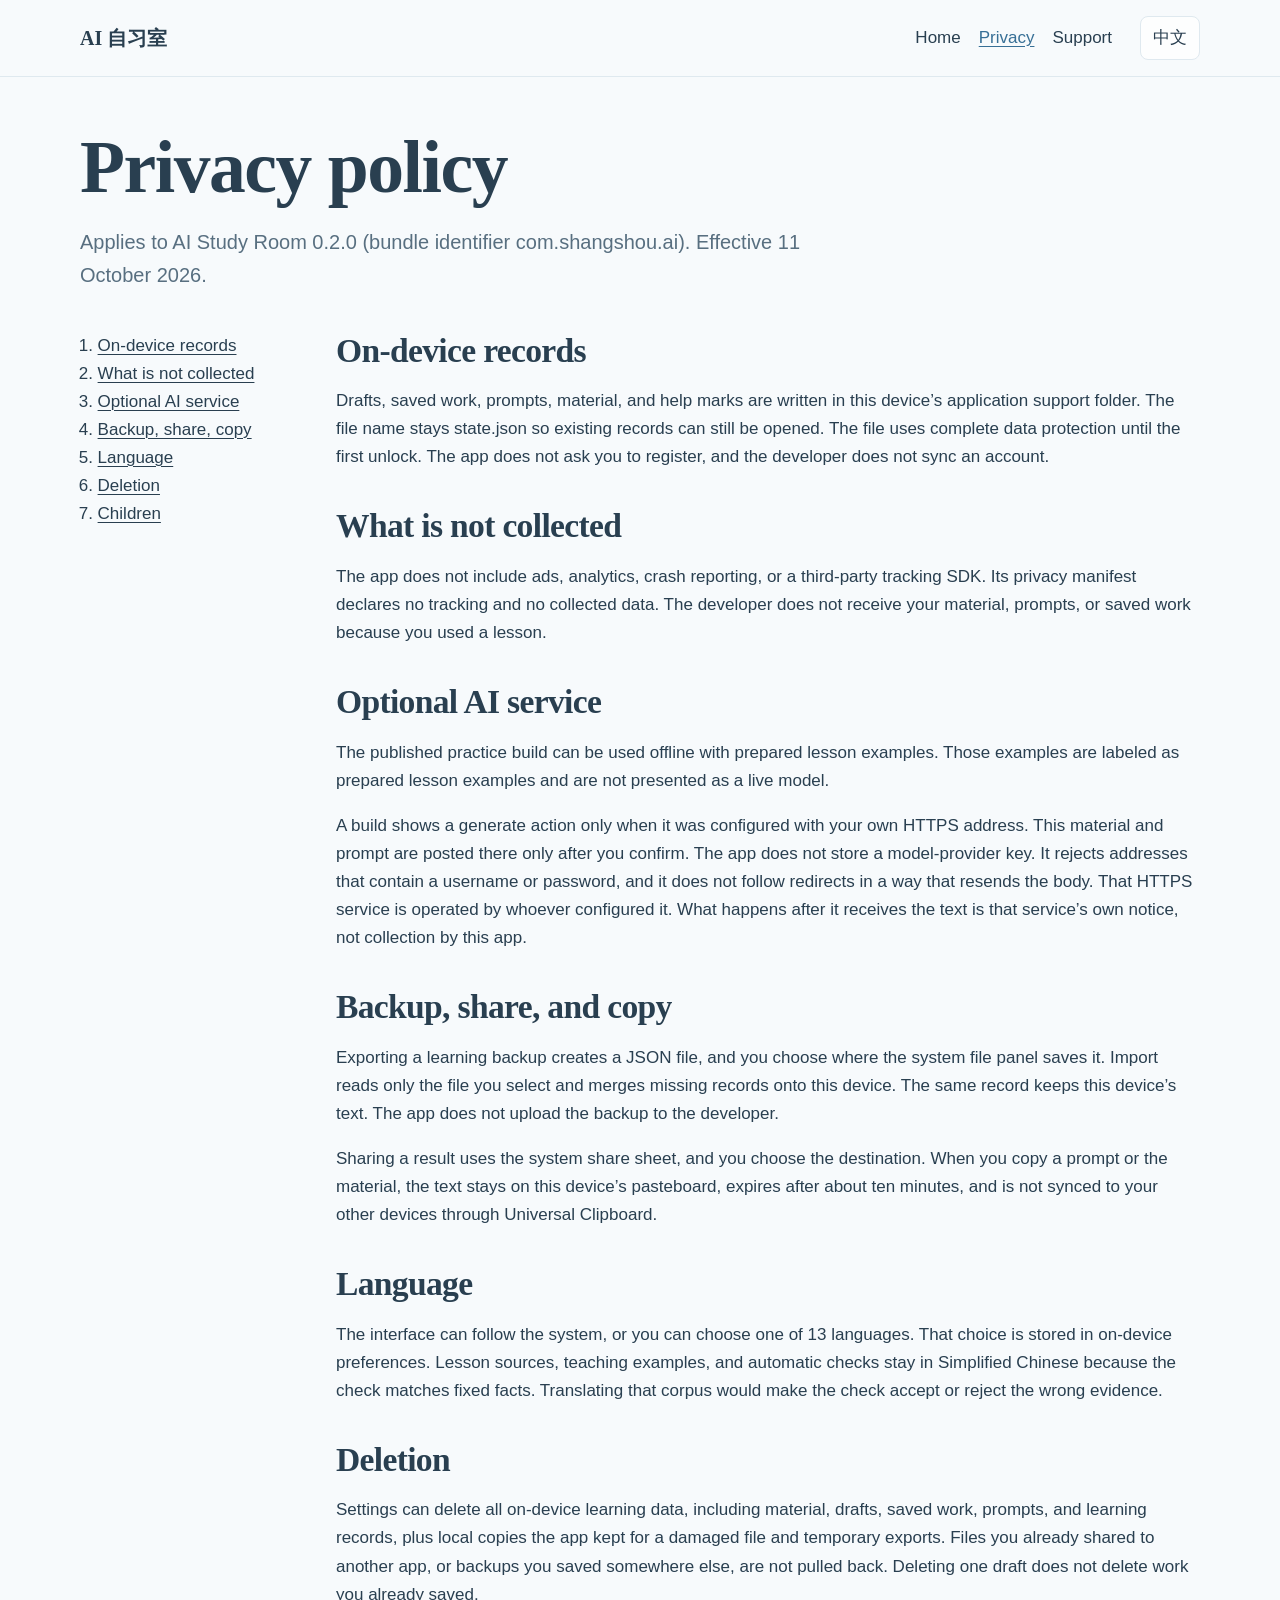
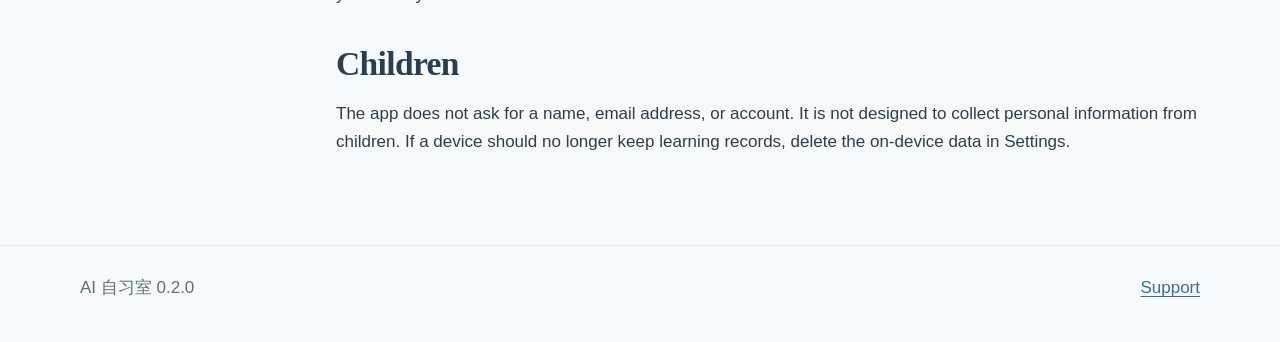
==== privacy/index.html @ 18d6276f "Publish the official site, privacy policy, and support guide. Co-authored-by: Cursor <cursoragent@cu" ====
<!DOCTYPE html>
<html lang="zh-Hans">
<head>
  <meta charset="utf-8">
  <meta name="viewport" content="width=device-width, initial-scale=1">
  <title>隐私政策 · AI 自习室</title>
  <meta name="description" content="AI 自习室的隐私政策：学习记录留在本机，不设账号，不追踪。">
  <meta name="theme-color" content="#F7FAFC" media="(prefers-color-scheme: light)">
  <meta name="theme-color" content="#16232D" media="(prefers-color-scheme: dark)">
  <link rel="icon" href="../favicon.svg" type="image/svg+xml">
  <link rel="stylesheet" href="../assets/site.css">
</head>
<body data-page="privacy">
  <a class="skip" href="#content"><span class="zh">跳到正文</span><span class="en">Skip to content</span></a>
  <header class="mast frame">
    <a class="brand" href="../" translate="no">AI 自习室</a>
    <nav class="nav" aria-label="站点">
      <a href="../"><span class="zh">首页</span><span class="en">Home</span></a>
      <a href="./" aria-current="page"><span class="zh">隐私政策</span><span class="en">Privacy</span></a>
      <a href="../support/"><span class="zh">技术支持</span><span class="en">Support</span></a>
    </nav>
    <button class="lang" type="button" data-set-lang>English</button>
  </header>
  <main id="content" class="frame">
    <h1><span class="zh">隐私政策</span><span class="en">Privacy policy</span></h1>
    <p class="lede">
      <span class="zh">适用于 AI 自习室 0.2.0（套装标识 com.shangshou.ai）。生效日期：2026 年 10 月 11 日。</span>
      <span class="en">Applies to AI Study Room 0.2.0 (bundle identifier com.shangshou.ai). Effective 11 October 2026.</span>
    </p>
    <div class="docs">
      <nav class="contents" aria-label="目录">
        <ol>
          <li><a href="#local"><span class="zh">本机记录</span><span class="en">On-device records</span></a></li>
          <li><a href="#none"><span class="zh">不收集的内容</span><span class="en">What is not collected</span></a></li>
          <li><a href="#ai"><span class="zh">可选的 AI 服务</span><span class="en">Optional AI service</span></a></li>
          <li><a href="#files"><span class="zh">备份、分享与复制</span><span class="en">Backup, share, copy</span></a></li>
          <li><a href="#language"><span class="zh">语言</span><span class="en">Language</span></a></li>
          <li><a href="#delete"><span class="zh">删除</span><span class="en">Deletion</span></a></li>
          <li><a href="#children"><span class="zh">儿童</span><span class="en">Children</span></a></li>
        </ol>
      </nav>
      <article>
        <section id="local">
          <h2><span class="zh">本机记录</span><span class="en">On-device records</span></h2>
          <p class="zh">草稿、成果、提示、材料和帮助记录写在这台设备的应用支持目录里，文件名保持为既有的 state.json，以便已有记录仍能打开。文件使用“首次解锁前完成保护”的数据保护。应用不要求注册，也没有开发者账号同步。</p>
          <p class="en">Drafts, saved work, prompts, material, and help marks are written in this device’s application support folder. The file name stays state.json so existing records can still be opened. The file uses complete data protection until the first unlock. The app does not ask you to register, and the developer does not sync an account.</p>
        </section>
        <section id="none">
          <h2><span class="zh">不收集的内容</span><span class="en">What is not collected</span></h2>
          <p class="zh">应用不接入广告、分析、崩溃上报或第三方追踪 SDK。隐私清单声明不追踪、不收集数据。开发者不会因为你使用课程而收到你的材料、提示或成果。</p>
          <p class="en">The app does not include ads, analytics, crash reporting, or a third-party tracking SDK. Its privacy manifest declares no tracking and no collected data. The developer does not receive your material, prompts, or saved work because you used a lesson.</p>
        </section>
        <section id="ai">
          <h2><span class="zh">可选的 AI 服务</span><span class="en">Optional AI service</span></h2>
          <p class="zh">公开发行的训练版可以完全离线使用预先编写的课程示例。示例会标明“预先编写的课程示例”，不会假装成实时模型。</p>
          <p class="en">The published practice build can be used offline with prepared lesson examples. Those examples are labeled as prepared lesson examples and are not presented as a live model.</p>
          <p class="zh">如果某个构建配置了你自己的 HTTPS 地址，提示页才会出现生成入口。只有在你点选确认之后，本次材料和提示才会 POST 到该地址。应用不保存模型供应商的密钥。请求会拒绝带有用户名或密码的地址，也不跟随重定向把内容再送出去。那个 HTTPS 服务由配置它的人运营，它收到内容之后如何处理，适用该服务自己的说明，不属于本应用的收集。</p>
          <p class="en">A build shows a generate action only when it was configured with your own HTTPS address. This material and prompt are posted there only after you confirm. The app does not store a model-provider key. It rejects addresses that contain a username or password, and it does not follow redirects in a way that resends the body. That HTTPS service is operated by whoever configured it. What happens after it receives the text is that service’s own notice, not collection by this app.</p>
        </section>
        <section id="files">
          <h2><span class="zh">备份、分享与复制</span><span class="en">Backup, share, and copy</span></h2>
          <p class="zh">导出学习备份会生成一个 JSON 文件，由你在系统文件面板里选择保存位置。导入只读取你选中的文件，并把缺失记录合并进本机；同一条记录保留本机正文。应用不会把备份上传到开发者。</p>
          <p class="en">Exporting a learning backup creates a JSON file, and you choose where the system file panel saves it. Import reads only the file you select and merges missing records onto this device. The same record keeps this device’s text. The app does not upload the backup to the developer.</p>
          <p class="zh">分享成果使用系统分享面板，目的地由你选择。复制提示或材料时，文本只留在本机剪贴板，大约十分钟后过期，不会通过通用剪贴板同步到你的其他设备。</p>
          <p class="en">Sharing a result uses the system share sheet, and you choose the destination. When you copy a prompt or the material, the text stays on this device’s pasteboard, expires after about ten minutes, and is not synced to your other devices through Universal Clipboard.</p>
        </section>
        <section id="language">
          <h2><span class="zh">语言</span><span class="en">Language</span></h2>
          <p class="zh">界面语言可以选择跟随系统，或在 13 种语言里指定一种。这个选择保存在本机偏好里。课程原文、教学示例和自动验收保持简体中文，因为核对依赖固定事实；翻译那份语料会让检查对上错误的证据。</p>
          <p class="en">The interface can follow the system, or you can choose one of 13 languages. That choice is stored in on-device preferences. Lesson sources, teaching examples, and automatic checks stay in Simplified Chinese because the check matches fixed facts. Translating that corpus would make the check accept or reject the wrong evidence.</p>
        </section>
        <section id="delete">
          <h2><span class="zh">删除</span><span class="en">Deletion</span></h2>
          <p class="zh">设置里可以删除全部本机学习资料，包括材料、草稿、成果、提示和学习记录，以及应用为损坏文件留下的本地副本和临时导出。已经分享到其他 App 或已保存到别处的备份不会被这次删除收回。删除单份草稿不会删除已经保存的成果。</p>
          <p class="en">Settings can delete all on-device learning data, including material, drafts, saved work, prompts, and learning records, plus local copies the app kept for a damaged file and temporary exports. Files you already shared to another app, or backups you saved somewhere else, are not pulled back. Deleting one draft does not delete work you already saved.</p>
        </section>
        <section id="children">
          <h2><span class="zh">儿童</span><span class="en">Children</span></h2>
          <p class="zh">应用不要求姓名、邮箱或账号。它不面向收集儿童个人信息。如果你认为一台设备上不该继续保留学习记录，请在设置中删除本机数据。</p>
          <p class="en">The app does not ask for a name, email address, or account. It is not designed to collect personal information from children. If a device should no longer keep learning records, delete the on-device data in Settings.</p>
        </section>
      </article>
    </div>
  </main>
  <footer class="foot frame">
    <span>AI 自习室 0.2.0</span>
    <a href="../support/"><span class="zh">技术支持</span><span class="en">Support</span></a>
  </footer>
  <script src="../assets/site.js"></script>
</body>
</html>
---- assets/site.css ----
:root {
  color-scheme: light;
  --bg: #f7fafc;
  --ink: #293f50;
  --secondary: #586f80;
  --accent: #376f96;
  --surface: #fdfefe;
  --hero: #eaf4fc;
  --line: #dfe9ef;
  --danger: #a03333;
  --shadow: 0 8px 20px rgba(41, 63, 80, 0.06);
  --serif: "Iowan Old Style", "Palatino Linotype", Palatino, "Songti SC", "STSong", "Noto Serif SC", "Source Han Serif SC", serif;
  --sans: "Avenir Next", "PingFang SC", "Hiragino Sans GB", "Noto Sans SC", "Segoe UI", sans-serif;
  --measure: 68ch;
}

@media (prefers-color-scheme: dark) {
  :root {
    color-scheme: dark;
    --bg: #16232d;
    --ink: #eaf4fa;
    --secondary: #b4c9d7;
    --accent: #addaf4;
    --surface: #22333f;
    --hero: #243e50;
    --line: #455c6c;
    --danger: #f3a5a5;
    --shadow: 0 8px 20px rgba(0, 0, 0, 0.28);
  }
}

* { box-sizing: border-box; }

html { scroll-behavior: smooth; }

body {
  margin: 0;
  background: var(--bg);
  color: var(--ink);
  font-family: var(--sans);
  font-size: 1.0625rem;
  line-height: 1.65;
  overflow-wrap: break-word;
  padding-top: env(safe-area-inset-top);
  padding-bottom: env(safe-area-inset-bottom);
  touch-action: manipulation;
  -webkit-tap-highlight-color: transparent;
}

html[lang="en"] .zh,
html[lang="zh-Hans"] .en { display: none; }

a { color: var(--accent); text-decoration-thickness: 1px; text-underline-offset: 0.18em; }
a:hover { text-decoration-thickness: 2px; }

:focus-visible {
  outline: 3px solid var(--accent);
  outline-offset: 3px;
}

.skip {
  position: absolute;
  left: 16px;
  top: 12px;
  background: var(--ink);
  color: var(--bg);
  padding: 8px 12px;
  z-index: 5;
  transform: translateY(-160%);
}
.skip:focus { transform: none; }

.frame {
  width: min(1120px, calc(100% - 32px));
  margin-inline: auto;
}

@media (min-width: 800px) {
  .frame { width: min(1120px, calc(100% - 80px)); }
}

header.mast,
footer.foot {
  width: 100%;
  margin-inline: 0;
  padding-inline: max(16px, calc((100% - 1120px) / 2));
}

.mast {
  display: flex;
  flex-wrap: wrap;
  align-items: center;
  gap: 12px 28px;
  min-height: 72px;
  padding-block: 16px;
  border-bottom: 1px solid var(--line);
}

.brand {
  font-family: var(--serif);
  font-weight: 700;
  font-size: 1.25rem;
  color: var(--ink);
  text-decoration: none;
  margin-inline-end: auto;
  min-height: 44px;
  display: inline-flex;
  align-items: center;
}
.brand:hover { color: var(--accent); }

.nav {
  display: flex;
  flex-wrap: wrap;
  gap: 8px 18px;
  align-items: center;
}

.nav a {
  color: var(--ink);
  text-decoration: none;
  min-height: 44px;
  display: inline-flex;
  align-items: center;
}
.nav a:hover { color: var(--accent); }

.nav a[aria-current="page"] { color: var(--accent); text-decoration: underline; }

.lang {
  min-height: 44px;
  min-width: 44px;
  border: 1px solid var(--line);
  background: var(--surface);
  color: var(--ink);
  border-radius: 8px;
  padding: 0 12px;
  font: inherit;
  cursor: pointer;
}

main { padding-block: 48px 72px; }

h1, h2, h3 { font-family: var(--serif); font-weight: 700; line-height: 1.15; letter-spacing: -0.02em; text-wrap: balance; }

h1 { font-size: clamp(2.6rem, 7vw, 4.6rem); margin: 0 0 16px; }
h2 { font-size: clamp(1.6rem, 3vw, 2.1rem); margin: 0 0 12px; }
h3 { font-size: 1.25rem; margin: 0 0 8px; }

.lede {
  max-width: var(--measure);
  font-size: 1.25rem;
  color: var(--secondary);
  margin: 0 0 40px;
}

.desk {
  display: grid;
  gap: 28px;
}

@media (min-width: 900px) {
  .desk { grid-template-columns: minmax(0, 1.1fr) minmax(280px, 0.9fr); align-items: start; }
}

.steps { list-style: none; margin: 0; padding: 0; }
.steps li {
  display: grid;
  grid-template-columns: 2.2rem 1fr;
  gap: 12px;
  padding-block: 18px;
  border-top: 1px solid var(--line);
}
.steps li:last-child { border-bottom: 1px solid var(--line); }
.steps b { font-family: var(--serif); font-size: 1.35rem; }
.steps p { margin: 4px 0 0; color: var(--secondary); }

.excerpt {
  background: var(--hero);
  border-radius: 16px;
  padding: 24px;
  box-shadow: var(--shadow);
}
.excerpt p { margin: 0; white-space: pre-wrap; font-family: var(--serif); font-size: 1.05rem; line-height: 1.7; }
.excerpt .label { font-family: var(--sans); font-size: 0.85rem; color: var(--secondary); margin-bottom: 12px; }

.block { margin-top: 64px; max-width: 78ch; }
.facts-block { max-width: none; }
.block.support { margin-top: 0; }
.block p, .block li { color: var(--ink); }
.block ul, .block ol { padding-inline-start: 1.2rem; }
.block li + li { margin-top: 8px; }

.facts {
  display: grid;
  gap: 0;
  margin-top: 20px;
}
.facts div {
  padding-block: 16px;
  border-top: 1px solid var(--line);
}
.facts dt { font-weight: 650; }
.facts dd { margin: 4px 0 0; color: var(--secondary); }

.docs {
  display: grid;
  gap: 36px;
}
@media (min-width: 960px) {
  .docs { grid-template-columns: 220px minmax(0, 1fr); align-items: start; }
  .contents { position: sticky; top: 24px; }
}

.contents ol { margin: 0; padding-inline-start: 1.1rem; }
.contents a { color: var(--ink); }

article section { scroll-margin-top: 24px; }
article section + section { margin-top: 36px; }

.foot {
  border-top: 1px solid var(--line);
  padding-block: 28px 40px;
  color: var(--secondary);
  display: flex;
  flex-wrap: wrap;
  gap: 8px 20px;
  justify-content: space-between;
}

@media (prefers-reduced-motion: reduce) {
  html { scroll-behavior: auto; }
}
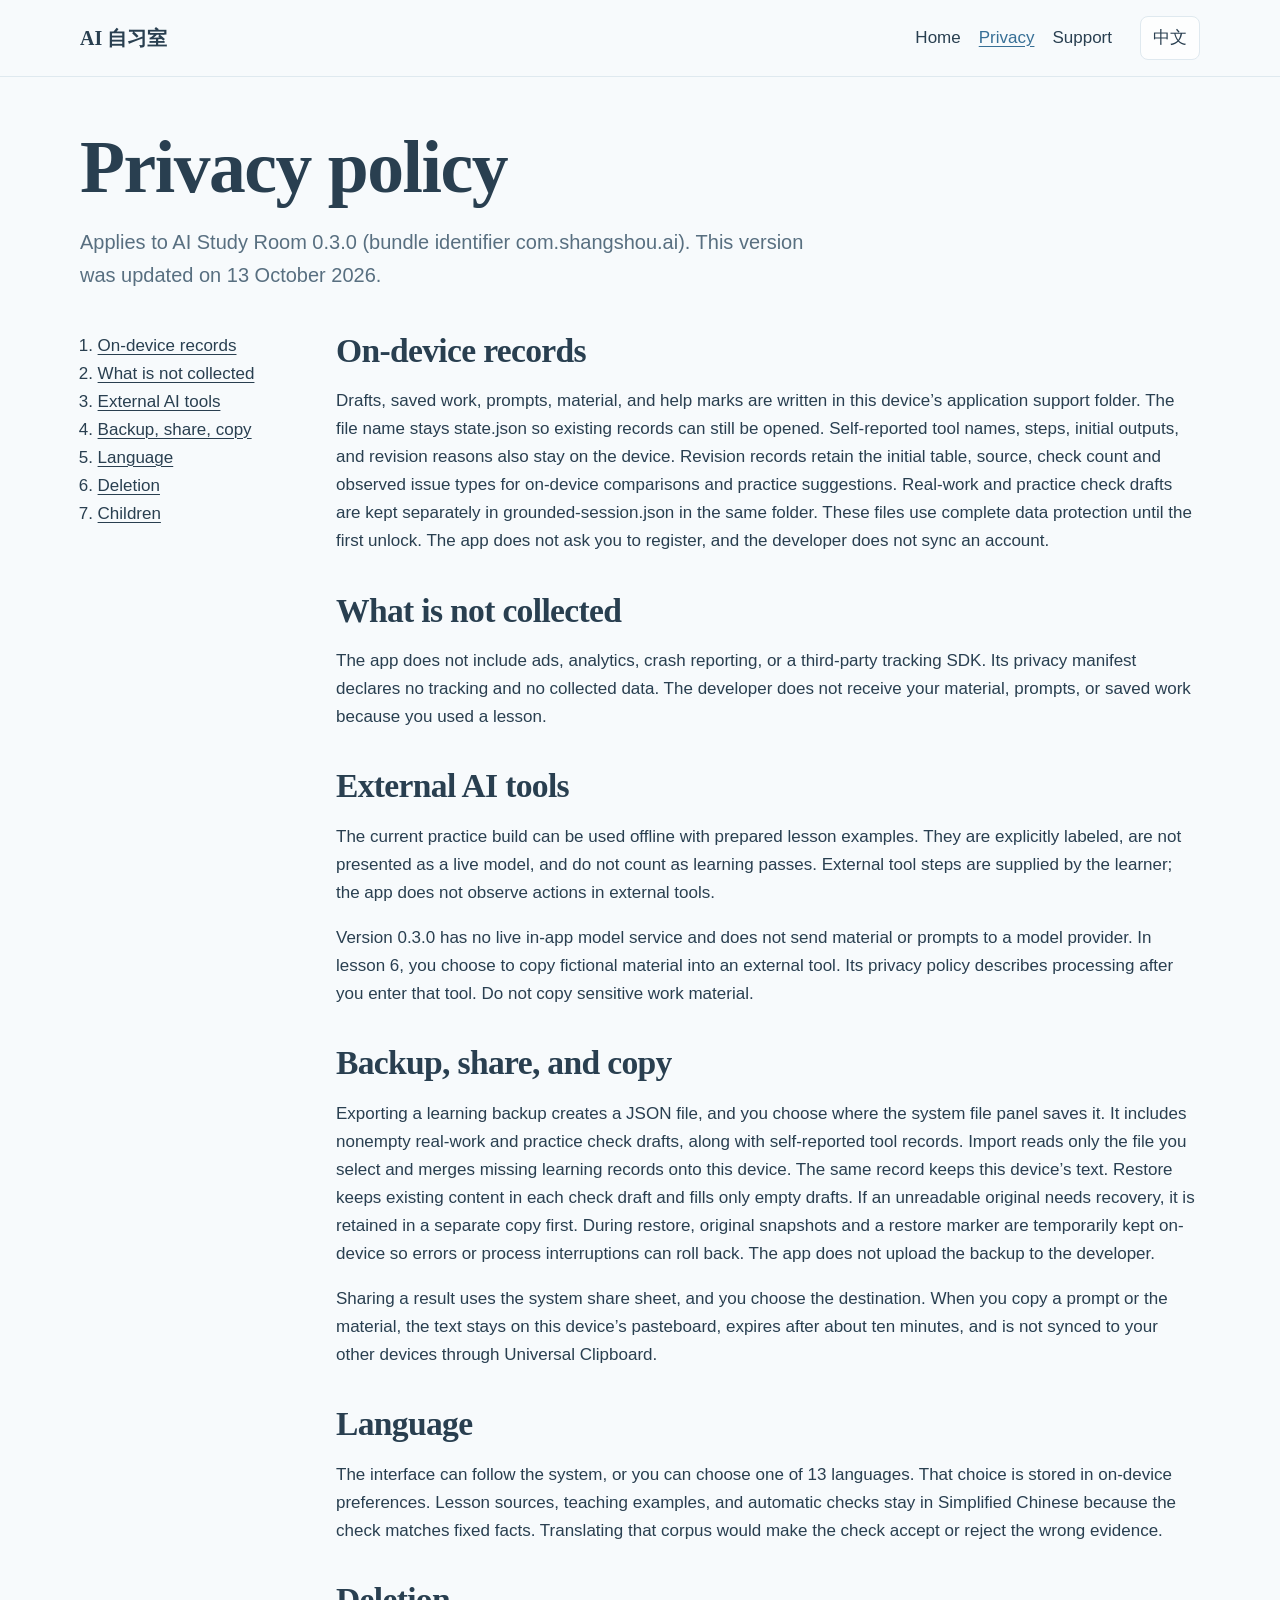
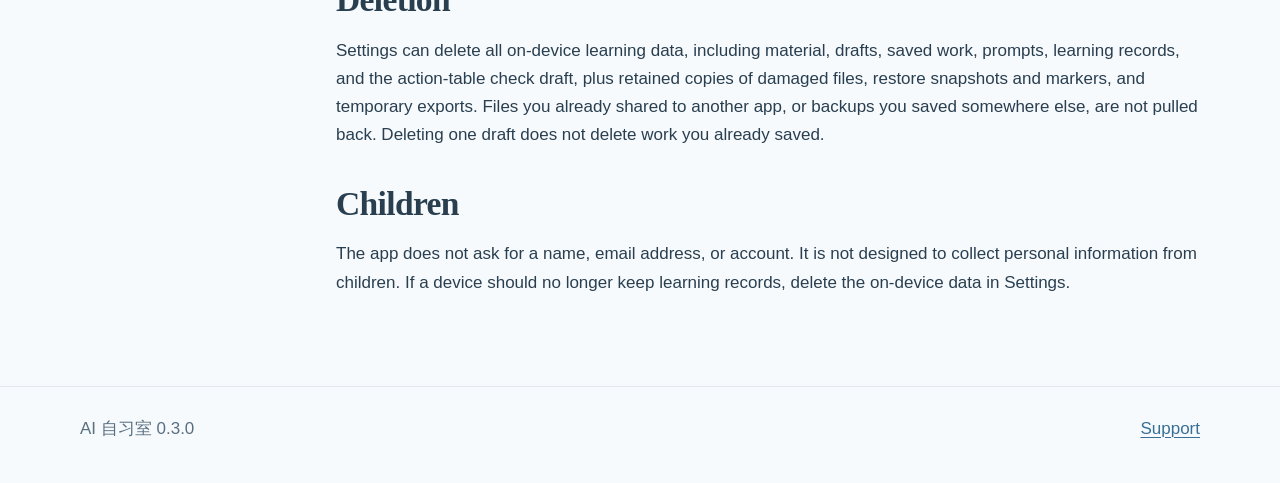
==== commit bc5e49d3: "Clarify 0.3.0 source checking workflow and offline release scope" ====
--- a/privacy/index.html
+++ b/privacy/index.html
@@ -7,7 +7,9 @@
   <meta name="description" content="AI 自习室的隐私政策：学习记录留在本机，不设账号，不追踪。">
   <meta name="theme-color" content="#F7FAFC" media="(prefers-color-scheme: light)">
   <meta name="theme-color" content="#16232D" media="(prefers-color-scheme: dark)">
-  <link rel="icon" href="../favicon.svg" type="image/svg+xml">
+  <link rel="icon" href="../assets/app-icon-32.png" type="image/png" sizes="32x32">
+  <link rel="icon" href="../assets/app-icon-64.png" type="image/png" sizes="64x64">
+  <link rel="apple-touch-icon" href="../assets/apple-touch-icon.png" sizes="180x180">
   <link rel="stylesheet" href="../assets/site.css">
 </head>
 <body data-page="privacy">
@@ -24,15 +26,15 @@
   <main id="content" class="frame">
     <h1><span class="zh">隐私政策</span><span class="en">Privacy policy</span></h1>
     <p class="lede">
-      <span class="zh">适用于 AI 自习室 0.2.0（套装标识 com.shangshou.ai）。生效日期：2026 年 10 月 11 日。</span>
-      <span class="en">Applies to AI Study Room 0.2.0 (bundle identifier com.shangshou.ai). Effective 11 October 2026.</span>
+      <span class="zh">适用于 AI 自习室 0.3.0（套装标识 com.shangshou.ai）。本版更新于 2026 年 10 月 13 日。</span>
+      <span class="en">Applies to AI Study Room 0.3.0 (bundle identifier com.shangshou.ai). This version was updated on 13 October 2026.</span>
     </p>
     <div class="docs">
       <nav class="contents" aria-label="目录">
         <ol>
           <li><a href="#local"><span class="zh">本机记录</span><span class="en">On-device records</span></a></li>
           <li><a href="#none"><span class="zh">不收集的内容</span><span class="en">What is not collected</span></a></li>
-          <li><a href="#ai"><span class="zh">可选的 AI 服务</span><span class="en">Optional AI service</span></a></li>
+          <li><a href="#ai"><span class="zh">外部 AI 工具</span><span class="en">External AI tools</span></a></li>
           <li><a href="#files"><span class="zh">备份、分享与复制</span><span class="en">Backup, share, copy</span></a></li>
           <li><a href="#language"><span class="zh">语言</span><span class="en">Language</span></a></li>
           <li><a href="#delete"><span class="zh">删除</span><span class="en">Deletion</span></a></li>
@@ -42,8 +44,8 @@
       <article>
         <section id="local">
           <h2><span class="zh">本机记录</span><span class="en">On-device records</span></h2>
-          <p class="zh">草稿、成果、提示、材料和帮助记录写在这台设备的应用支持目录里，文件名保持为既有的 state.json，以便已有记录仍能打开。文件使用“首次解锁前完成保护”的数据保护。应用不要求注册，也没有开发者账号同步。</p>
-          <p class="en">Drafts, saved work, prompts, material, and help marks are written in this device’s application support folder. The file name stays state.json so existing records can still be opened. The file uses complete data protection until the first unlock. The app does not ask you to register, and the developer does not sync an account.</p>
+          <p class="zh">草稿、成果、提示、材料和帮助记录写在这台设备的应用支持目录里，文件名保持为既有的 state.json，以便已有记录仍能打开。工具名、实际步骤、首次输出与修订理由等自报记录也保存在本机。核对修订保留起始行动表、原文、核对次数及出现的问题类型，仅用于本机对比与复练建议。真实任务与练习的行动表核对草稿分别保留，写在同一目录的 grounded-session.json。这些文件使用“首次解锁前完成保护”的数据保护。应用不要求注册，也没有开发者账号同步。</p>
+          <p class="en">Drafts, saved work, prompts, material, and help marks are written in this device’s application support folder. The file name stays state.json so existing records can still be opened. Self-reported tool names, steps, initial outputs, and revision reasons also stay on the device. Revision records retain the initial table, source, check count and observed issue types for on-device comparisons and practice suggestions. Real-work and practice check drafts are kept separately in grounded-session.json in the same folder. These files use complete data protection until the first unlock. The app does not ask you to register, and the developer does not sync an account.</p>
         </section>
         <section id="none">
           <h2><span class="zh">不收集的内容</span><span class="en">What is not collected</span></h2>
@@ -51,16 +53,16 @@
           <p class="en">The app does not include ads, analytics, crash reporting, or a third-party tracking SDK. Its privacy manifest declares no tracking and no collected data. The developer does not receive your material, prompts, or saved work because you used a lesson.</p>
         </section>
         <section id="ai">
-          <h2><span class="zh">可选的 AI 服务</span><span class="en">Optional AI service</span></h2>
-          <p class="zh">公开发行的训练版可以完全离线使用预先编写的课程示例。示例会标明“预先编写的课程示例”，不会假装成实时模型。</p>
-          <p class="en">The published practice build can be used offline with prepared lesson examples. Those examples are labeled as prepared lesson examples and are not presented as a live model.</p>
-          <p class="zh">如果某个构建配置了你自己的 HTTPS 地址，提示页才会出现生成入口。只有在你点选确认之后，本次材料和提示才会 POST 到该地址。应用不保存模型供应商的密钥。请求会拒绝带有用户名或密码的地址，也不跟随重定向把内容再送出去。那个 HTTPS 服务由配置它的人运营，它收到内容之后如何处理，适用该服务自己的说明，不属于本应用的收集。</p>
-          <p class="en">A build shows a generate action only when it was configured with your own HTTPS address. This material and prompt are posted there only after you confirm. The app does not store a model-provider key. It rejects addresses that contain a username or password, and it does not follow redirects in a way that resends the body. That HTTPS service is operated by whoever configured it. What happens after it receives the text is that service’s own notice, not collection by this app.</p>
+          <h2><span class="zh">外部 AI 工具</span><span class="en">External AI tools</span></h2>
+          <p class="zh">当前训练版本可以完全离线使用预先编写的课程示例。示例会明确标记，不会假装成实时模型，也不计为学习通过。外部工具的使用步骤由学习者填写，应用不观察你在外部工具中的操作。</p>
+          <p class="en">The current practice build can be used offline with prepared lesson examples. They are explicitly labeled, are not presented as a live model, and do not count as learning passes. External tool steps are supplied by the learner; the app does not observe actions in external tools.</p>
+          <p class="zh">0.3.0 没有课内实时模型服务，不会把材料或提示发送给模型供应商。第 6 课由你主动复制虚构材料到自己选择的外部工具；进入该工具后的数据处理由其隐私政策说明。请勿复制敏感工作材料。</p>
+          <p class="en">Version 0.3.0 has no live in-app model service and does not send material or prompts to a model provider. In lesson 6, you choose to copy fictional material into an external tool. Its privacy policy describes processing after you enter that tool. Do not copy sensitive work material.</p>
         </section>
         <section id="files">
           <h2><span class="zh">备份、分享与复制</span><span class="en">Backup, share, and copy</span></h2>
-          <p class="zh">导出学习备份会生成一个 JSON 文件，由你在系统文件面板里选择保存位置。导入只读取你选中的文件，并把缺失记录合并进本机；同一条记录保留本机正文。应用不会把备份上传到开发者。</p>
-          <p class="en">Exporting a learning backup creates a JSON file, and you choose where the system file panel saves it. Import reads only the file you select and merges missing records onto this device. The same record keeps this device’s text. The app does not upload the backup to the developer.</p>
+          <p class="zh">导出学习备份会生成一个 JSON 文件，由你在系统文件面板里选择保存位置。真实任务和练习的核对草稿里已经写了内容时，这份文件会带上它们，也包含工具操作自报记录。导入只读取你选中的文件，并把缺失的学习记录合并进本机；同一条记录保留本机正文。恢复分别保留两类已有本机核对草稿，只补空白草稿；需要修复无法读取的原件时，先另存副本保留。恢复期间会在本机暂存原件快照和恢复标记，以便出错或进程中断时回滚。应用不会把备份上传到开发者。</p>
+          <p class="en">Exporting a learning backup creates a JSON file, and you choose where the system file panel saves it. It includes nonempty real-work and practice check drafts, along with self-reported tool records. Import reads only the file you select and merges missing learning records onto this device. The same record keeps this device’s text. Restore keeps existing content in each check draft and fills only empty drafts. If an unreadable original needs recovery, it is retained in a separate copy first. During restore, original snapshots and a restore marker are temporarily kept on-device so errors or process interruptions can roll back. The app does not upload the backup to the developer.</p>
           <p class="zh">分享成果使用系统分享面板，目的地由你选择。复制提示或材料时，文本只留在本机剪贴板，大约十分钟后过期，不会通过通用剪贴板同步到你的其他设备。</p>
           <p class="en">Sharing a result uses the system share sheet, and you choose the destination. When you copy a prompt or the material, the text stays on this device’s pasteboard, expires after about ten minutes, and is not synced to your other devices through Universal Clipboard.</p>
         </section>
@@ -71,8 +73,8 @@
         </section>
         <section id="delete">
           <h2><span class="zh">删除</span><span class="en">Deletion</span></h2>
-          <p class="zh">设置里可以删除全部本机学习资料，包括材料、草稿、成果、提示和学习记录，以及应用为损坏文件留下的本地副本和临时导出。已经分享到其他 App 或已保存到别处的备份不会被这次删除收回。删除单份草稿不会删除已经保存的成果。</p>
-          <p class="en">Settings can delete all on-device learning data, including material, drafts, saved work, prompts, and learning records, plus local copies the app kept for a damaged file and temporary exports. Files you already shared to another app, or backups you saved somewhere else, are not pulled back. Deleting one draft does not delete work you already saved.</p>
+          <p class="zh">设置里可以删除全部本机学习资料，包括材料、草稿、成果、提示、学习记录和行动表检查草稿，以及应用为损坏文件留下的本地副本、恢复快照与标记、临时导出。已经分享到其他 App 或已保存到别处的备份不会被这次删除收回。删除单份草稿不会删除已经保存的成果。</p>
+          <p class="en">Settings can delete all on-device learning data, including material, drafts, saved work, prompts, learning records, and the action-table check draft, plus retained copies of damaged files, restore snapshots and markers, and temporary exports. Files you already shared to another app, or backups you saved somewhere else, are not pulled back. Deleting one draft does not delete work you already saved.</p>
         </section>
         <section id="children">
           <h2><span class="zh">儿童</span><span class="en">Children</span></h2>
@@ -83,7 +85,7 @@
     </div>
   </main>
   <footer class="foot frame">
-    <span>AI 自习室 0.2.0</span>
+    <span>AI 自习室 0.3.0</span>
     <a href="../support/"><span class="zh">技术支持</span><span class="en">Support</span></a>
   </footer>
   <script src="../assets/site.js"></script>
--- a/assets/site.css
+++ b/assets/site.css
@@ -183,6 +183,7 @@
 }
 .excerpt p { margin: 0; white-space: pre-wrap; font-family: var(--serif); font-size: 1.05rem; line-height: 1.7; }
 .excerpt .label { font-family: var(--sans); font-size: 0.85rem; color: var(--secondary); margin-bottom: 12px; }
+.excerpt .label:not(:first-child) { margin-top: 20px; }
 
 .block { margin-top: 64px; max-width: 78ch; }
 .facts-block { max-width: none; }
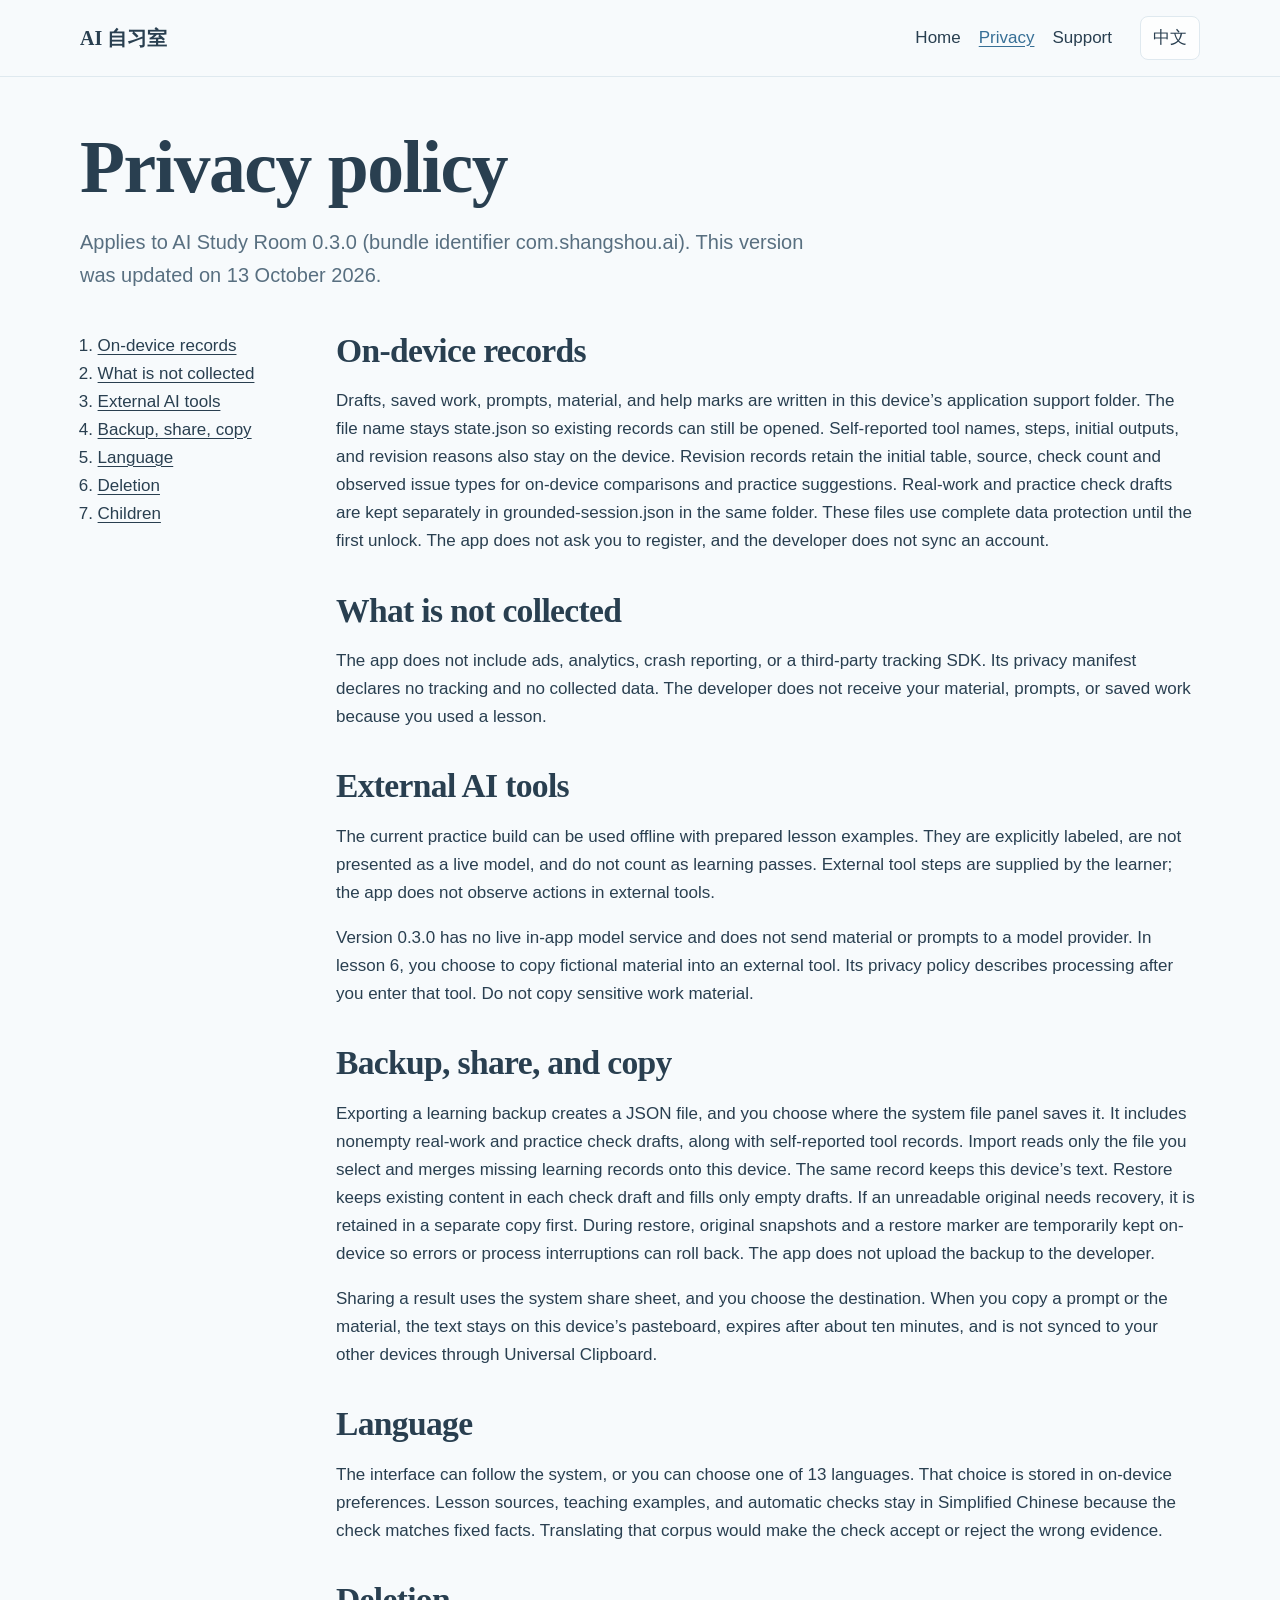
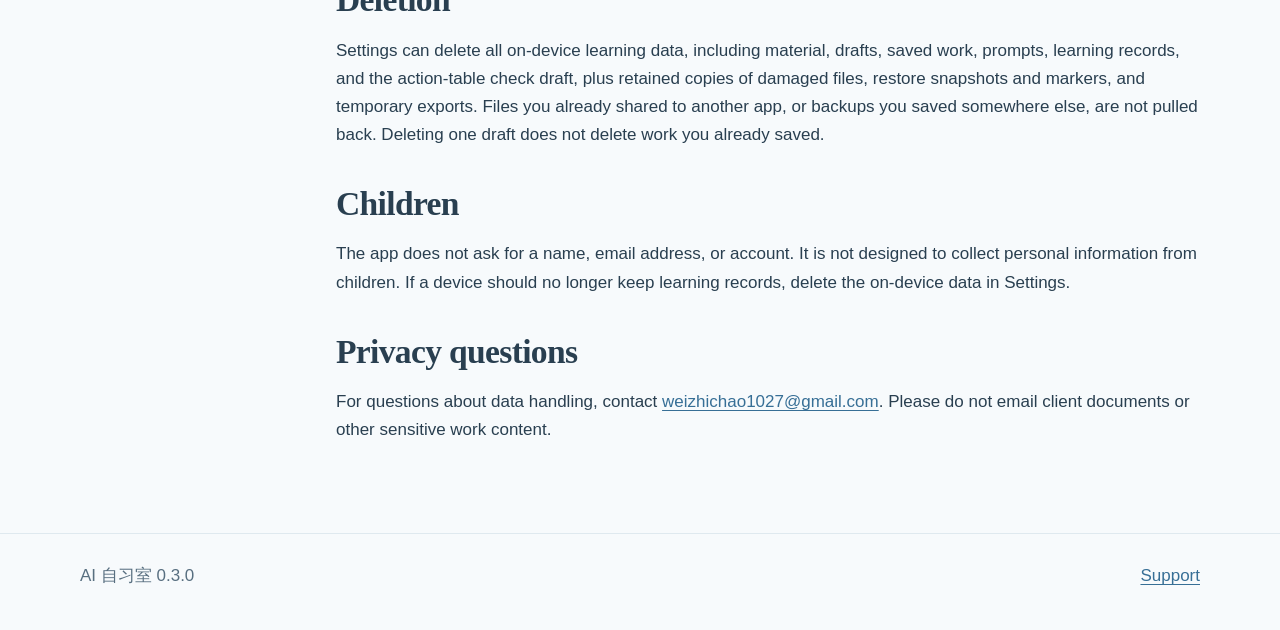
==== commit eadbe4d8: "Add support and privacy contact email" ====
--- a/privacy/index.html
+++ b/privacy/index.html
@@ -81,7 +81,12 @@
           <p class="zh">应用不要求姓名、邮箱或账号。它不面向收集儿童个人信息。如果你认为一台设备上不该继续保留学习记录，请在设置中删除本机数据。</p>
           <p class="en">The app does not ask for a name, email address, or account. It is not designed to collect personal information from children. If a device should no longer keep learning records, delete the on-device data in Settings.</p>
         </section>
-      </article>
+        <section>
+        <h2><span class="zh">隐私问题联系</span><span class="en">Privacy questions</span></h2>
+        <p class="zh">如对本应用的数据处理有疑问，请联系 <a href="mailto:weizhichao1027@gmail.com">weizhichao1027@gmail.com</a>。请勿通过邮件发送客户资料或其他敏感工作内容。</p>
+        <p class="en">For questions about data handling, contact <a href="mailto:weizhichao1027@gmail.com">weizhichao1027@gmail.com</a>. Please do not email client documents or other sensitive work content.</p>
+      </section>
+    </article>
     </div>
   </main>
   <footer class="foot frame">
